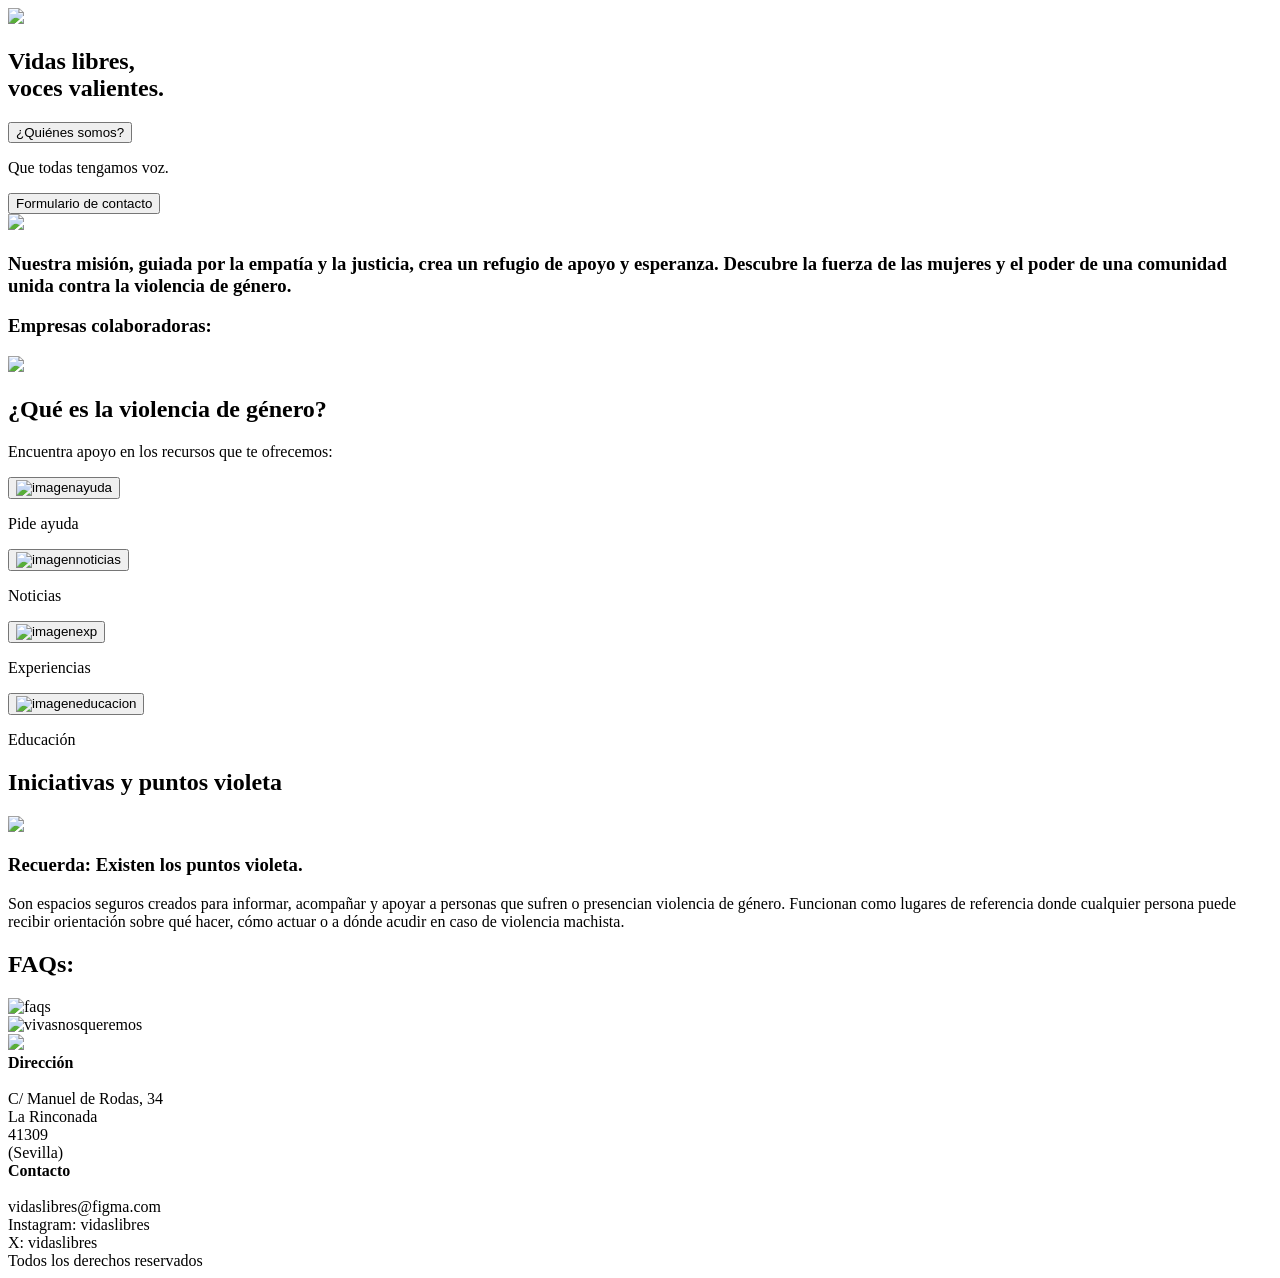
==== index.html @ f54c098f "Arreglado" ====
<!DOCTYPE html>
<html lang="es">
<head>
    <meta charset="UTF-8">
    <meta name="viewport" content="width=device-width, initial-scale=1.0">
    <title>Página de ejemplo</title>
    <link rel="stylesheet" href="style.css">
</head>

<body>
    <div class="main-container">

        <aside class="sidebar">
            <div class="logo-box">
                <img src="image1.png" height="120" id="logo" name="logo" class="logo">
                <h1>Vidas libres, <br>voces valientes.</h1>
            </div>

            <div class="seccion">
                <input type="button" id="buttoncito" class="buttoncito" value="¿Quiénes somos?" onclick="location.href='../QUIENESSOMOS/quienessomos.html'">
                <p>Que todas tengamos voz.</p>
            </div>

            <div class="seccion">
                <input type="button" id="button1" class="boton1" value="Formulario de contacto" onclick="location.href='../FORMULARIO/formulario.html'">
            </div>
        </aside>

        <main class="content">

            <section class="descripcion">
                <img src="image5.png" class="imagen5" id="punios">
                <h3 class="texto-descripcion">
                    Nuestra misión, guiada por la empatía y la justicia, crea un refugio de apoyo y esperanza. 
                    Descubre la fuerza de las mujeres y el poder de una comunidad unida contra la violencia de género.
                </h3>
            </section>

            <section class="colaboradores">
                <h3>Empresas colaboradoras:</h3>
                <img src="image6.jpeg" class="imagen6" id="colaboradores">
            </section>

            <section class="definicion">
                <h2 class="titulo-definicion" onclick="location.href='../APRENDE/APRENDE.html'">
                    ¿Qué es la violencia de género?
                </h2>
                <p class="subtexto-definicion">Encuentra apoyo en los recursos que te ofrecemos:</p>
            </section>

            <section class="recursos">
                <div class="caja">
                    <button class="botonayuda">
                        <img src="image7.png" alt="imagenayuda" onclick="location.href='../PIDEAYUDA/pideayuda.html'">
                    </button>
                    <p>Pide ayuda</p>
                </div>

                <div class="caja">
                    <button class="botonnoticias">
                        <img src="image8.png" alt="imagennoticias" onclick="location.href='../NOTICIAS/NOTICIAS.html'">
                    </button>
                    <p>Noticias</p>
                </div>

                <div class="caja">
                    <button class="botonexp">
                        <img src="image9.png" alt="imagenexp" width="190" onclick="location.href='../EXPERIENCIAS/EXPERIENCIAS.html'">
                    </button>
                    <p>Experiencias</p>
                </div>

                <div class="caja">
                    <button class="botoneducacion">
                        <img src="image10.png" width="150" alt="imageneducacion" onclick="location.href='../EDUCACION/EDUCACION.html'">
                    </button>
                    <p>Educación</p>
                </div>
            </section>

            <section class="violeta">
                <h1 class="titulovioleta">Iniciativas y puntos violeta</h1>
                <img src="image11.PNG" class="puntoimage" id="imagenvioleta" onclick="location.href='../PIDEAYUDA/pideayuda.html'">
                <h3>Recuerda: Existen los puntos violeta.</h3>
                <p class="texto-violeta">
                    Son espacios seguros creados para informar, acompañar y apoyar a personas que sufren o presencian violencia de género. 
                    Funcionan como lugares de referencia donde cualquier persona puede recibir orientación sobre qué hacer, cómo actuar o 
                    a dónde acudir en caso de violencia machista.
                </p>
            </section>

            <section class="faqs">
                <h1 class="titulo-faqs">FAQs:</h1>
                <img src="image12.PNG" alt="faqs" class="imagen-faqs">
            </section>

            <section class="final">
                <img src="image13.PNG" alt="vivasnosqueremos" class="imagen-final">
            </section>

        </main>
    </div>

    <footer class="footer">
        <div>
            <img src="image1.png" class="imagenizq">
        </div>

        <div class="info-footer">
            <section class="direccionfoot">
                <strong>Dirección</strong><br><br>
                C/ Manuel de Rodas, 34 <br>
                La Rinconada <br>
                41309 <br>
                (Sevilla)
            </section>

            <section class="contactofoot">
                <strong>Contacto</strong><br><br>
                vidaslibres@figma.com <br>
                Instagram: vidaslibres <br>
                X: vidaslibres
            </section>

            <section class="derechos">
                Todos los derechos reservados
            </section>
        </div>
    </footer>

</body>
</html>
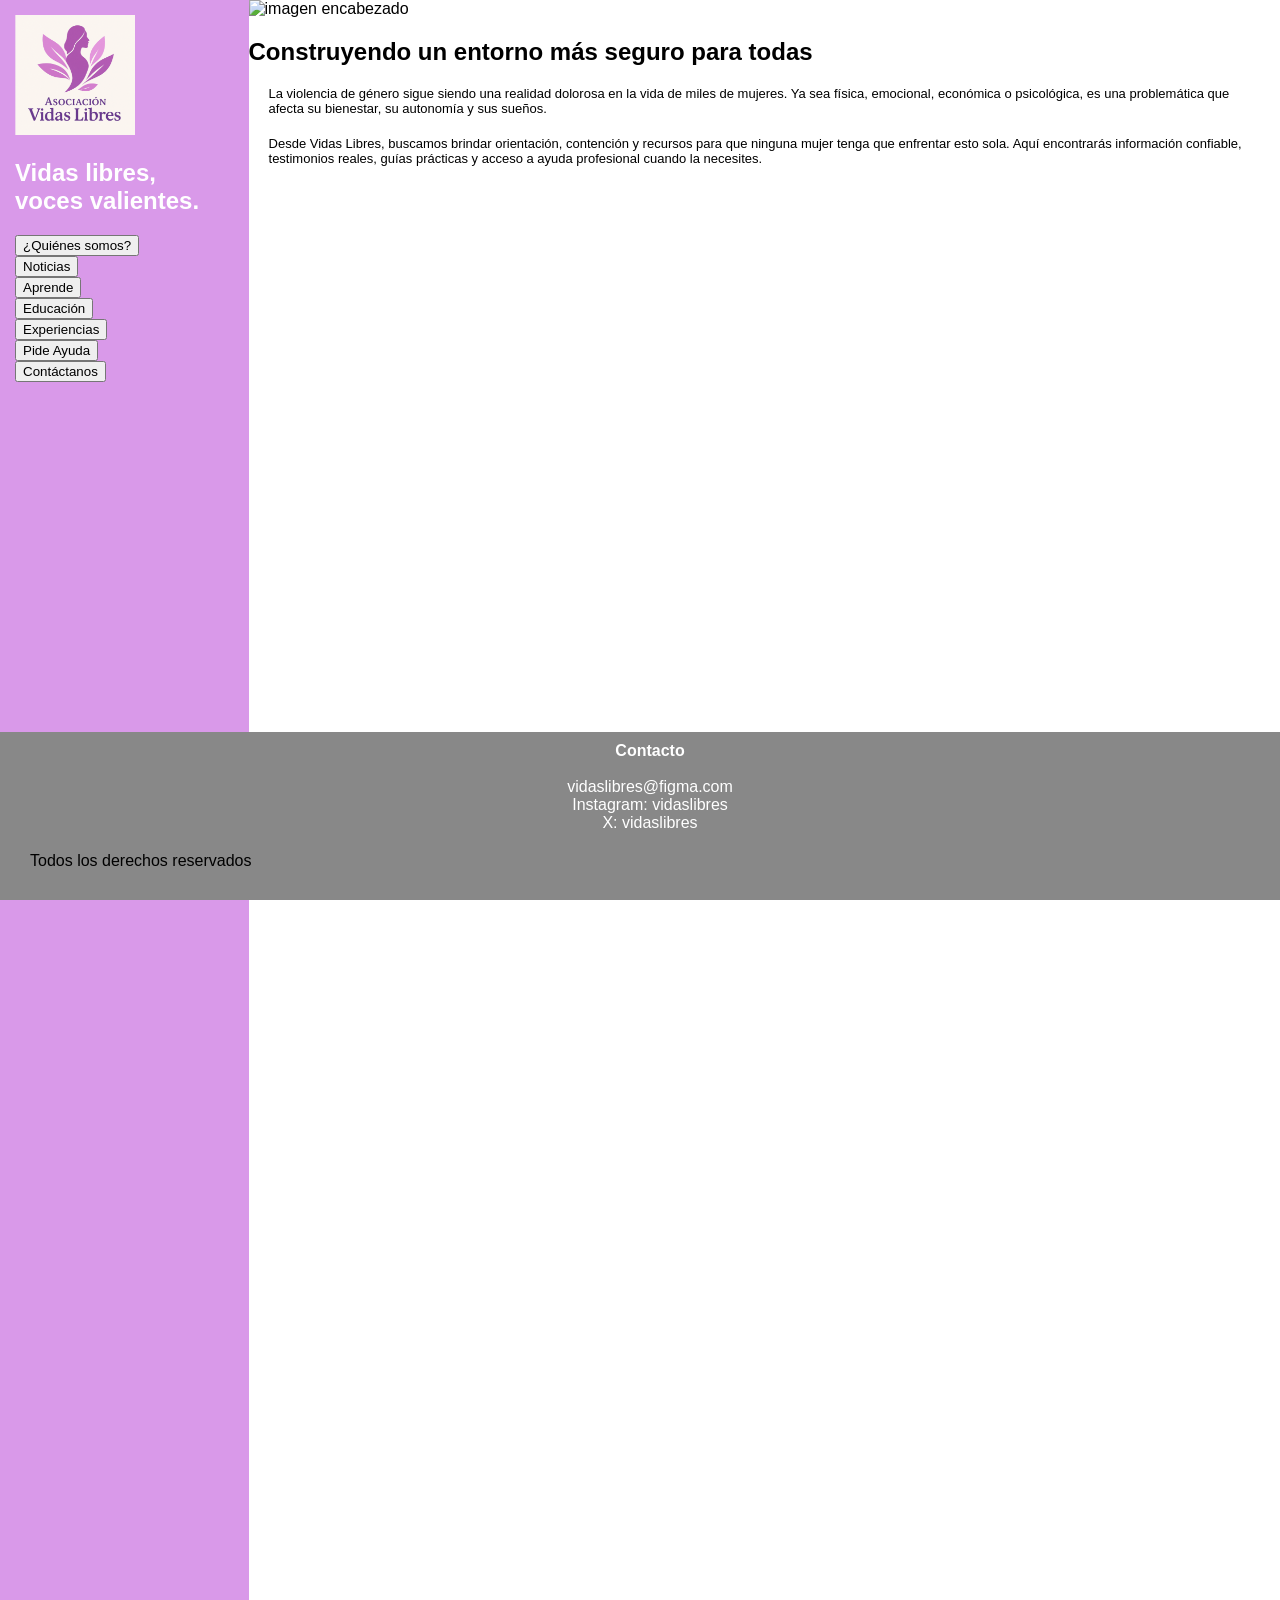
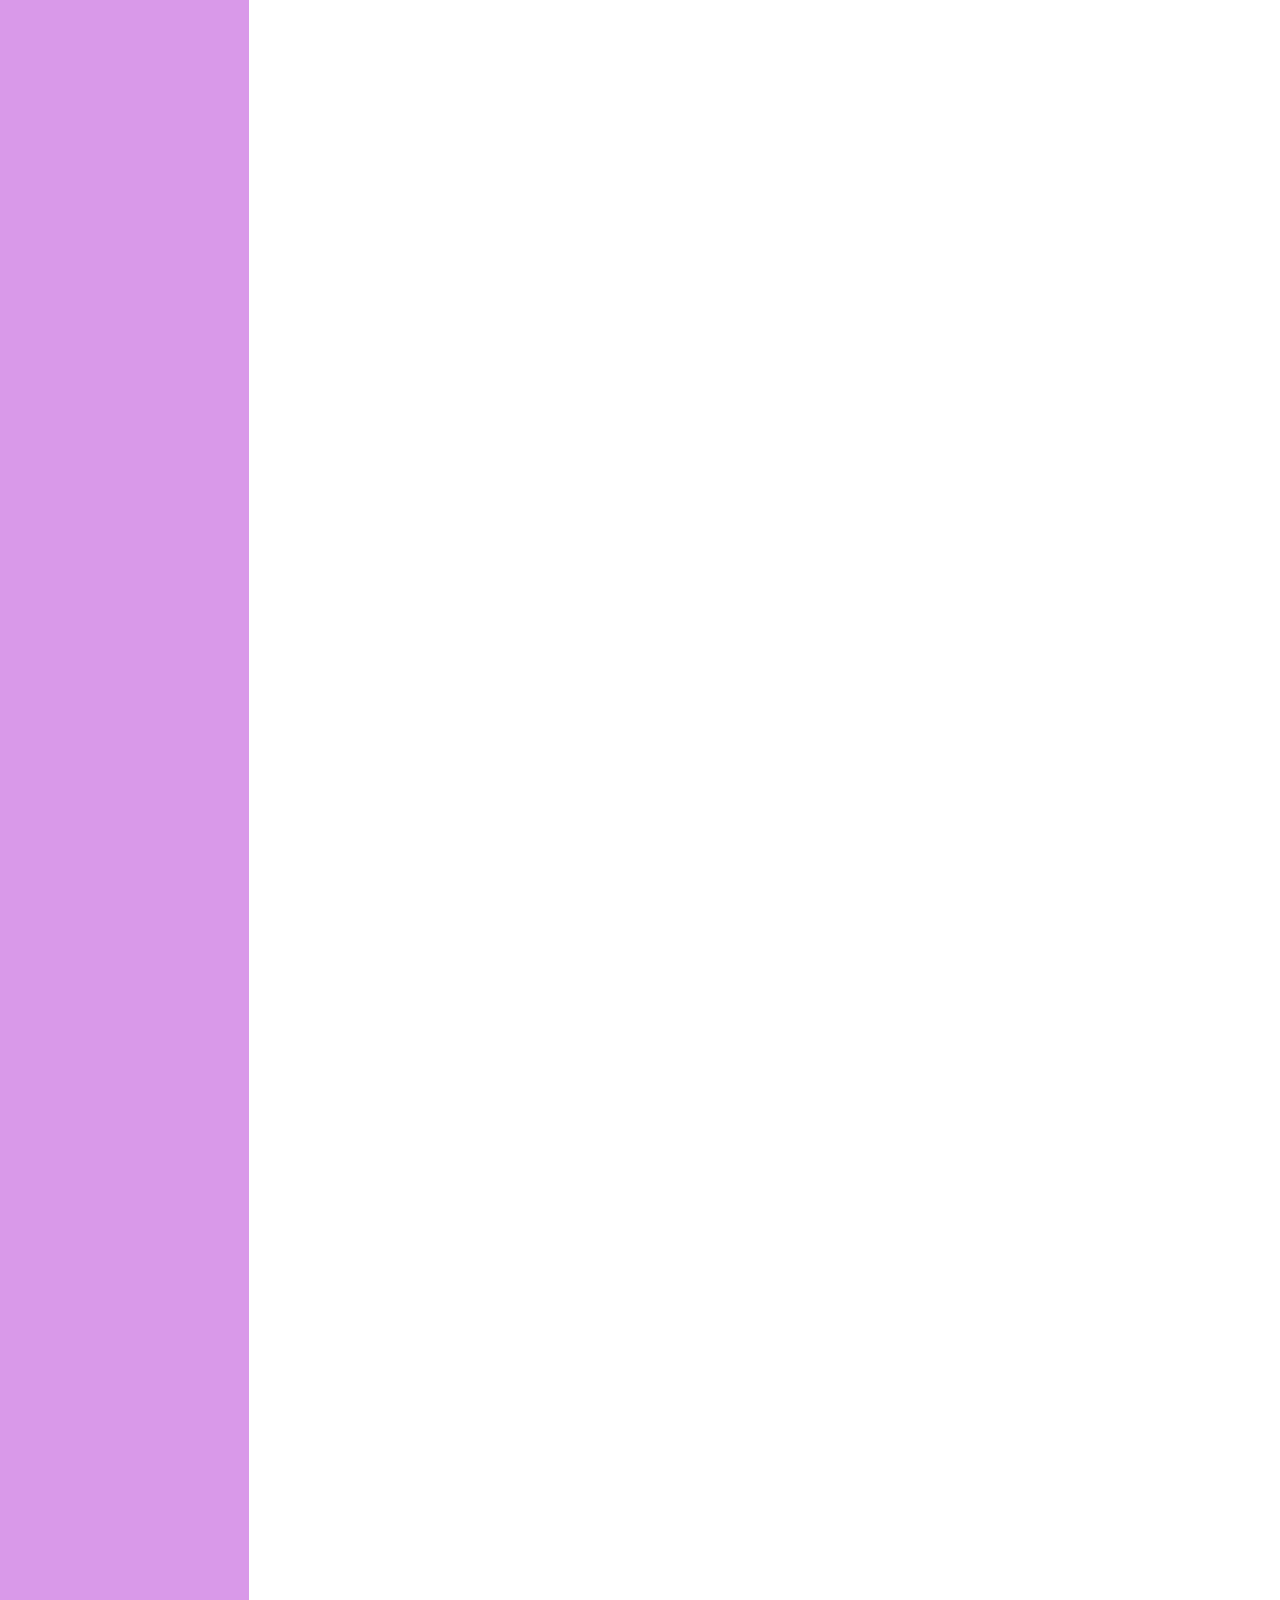
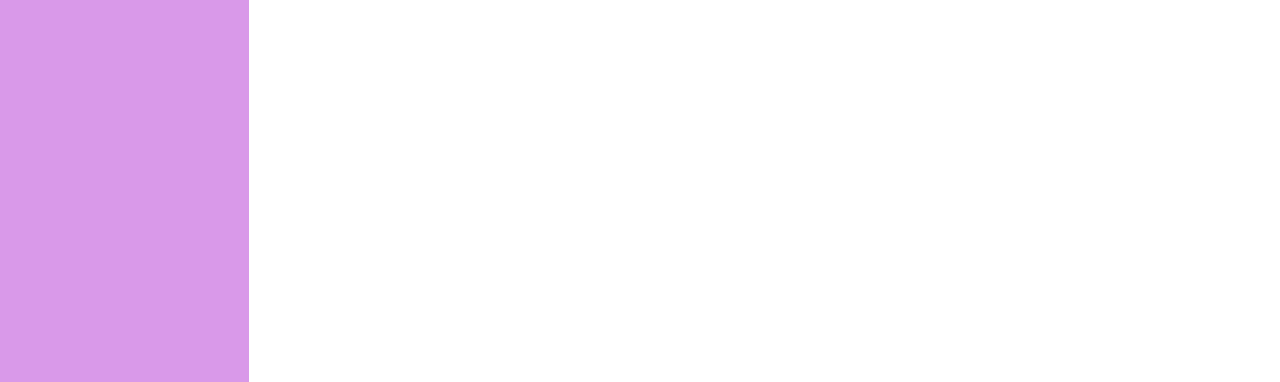
==== commit 93b466e7: "Arreglado" ====
--- a/index.html
+++ b/index.html
@@ -16,106 +16,69 @@
                 <h1>Vidas libres, <br>voces valientes.</h1>
             </div>
 
-            <div class="seccion">
-                <input type="button" id="buttoncito" class="buttoncito" value="¿Quiénes somos?" onclick="location.href='../QUIENESSOMOS/quienessomos.html'">
-                <p>Que todas tengamos voz.</p>
-            </div>
-
-            <div class="seccion">
-                <input type="button" id="button1" class="boton1" value="Formulario de contacto" onclick="location.href='../FORMULARIO/formulario.html'">
+            <div class="sidebar-content">
+                <div class="menu-item">
+                    <button onclick="location.href='QUIENESSOMOS/quienessomos.html'">
+                        ¿Quiénes somos?
+                    </button>
+                </div>
+                <div class="menu-item">
+                    <button onclick="location.href='NOTICIAS/NOTICIAS.html'">
+                        Noticias
+                    </button>
+                </div>
+                <div class="menu-item">
+                    <button onclick="location.href='APRENDE/APRENDE.html'">
+                        Aprende
+                    </button>
+                </div>
+                <div class="menu-item">
+                    <button onclick="location.href='EDUCACION/EDUCACION.html'">
+                        Educación
+                    </button>
+                </div>
+                <div class="menu-item">
+                    <button onclick="location.href='EXPERIENCIAS/EXPERIENCIAS.html'">
+                        Experiencias
+                    </button>
+                </div>
+                <div class="menu-item">
+                    <button onclick="location.href='PIDEAYUDA/pideayuda.html'">
+                        Pide Ayuda
+                    </button>
+                </div>
+                <div class="menu-item">
+                    <button onclick="location.href='FORMULARIO/formulario.html'">
+                        Contáctanos
+                    </button>
+                </div>
             </div>
         </aside>
 
-        <main class="content">
+        <main class="main-content">
+            <header class="header">
+                <img src="image13.png" alt="imagen encabezado" class="header-img">
+            </header>
 
-            <section class="descripcion">
-                <img src="image5.png" class="imagen5" id="punios">
-                <h3 class="texto-descripcion">
-                    Nuestra misión, guiada por la empatía y la justicia, crea un refugio de apoyo y esperanza. 
-                    Descubre la fuerza de las mujeres y el poder de una comunidad unida contra la violencia de género.
-                </h3>
-            </section>
-
-            <section class="colaboradores">
-                <h3>Empresas colaboradoras:</h3>
-                <img src="image6.jpeg" class="imagen6" id="colaboradores">
-            </section>
-
-            <section class="definicion">
-                <h2 class="titulo-definicion" onclick="location.href='../APRENDE/APRENDE.html'">
-                    ¿Qué es la violencia de género?
-                </h2>
-                <p class="subtexto-definicion">Encuentra apoyo en los recursos que te ofrecemos:</p>
-            </section>
-
-            <section class="recursos">
-                <div class="caja">
-                    <button class="botonayuda">
-                        <img src="image7.png" alt="imagenayuda" onclick="location.href='../PIDEAYUDA/pideayuda.html'">
-                    </button>
-                    <p>Pide ayuda</p>
-                </div>
-
-                <div class="caja">
-                    <button class="botonnoticias">
-                        <img src="image8.png" alt="imagennoticias" onclick="location.href='../NOTICIAS/NOTICIAS.html'">
-                    </button>
-                    <p>Noticias</p>
-                </div>
-
-                <div class="caja">
-                    <button class="botonexp">
-                        <img src="image9.png" alt="imagenexp" width="190" onclick="location.href='../EXPERIENCIAS/EXPERIENCIAS.html'">
-                    </button>
-                    <p>Experiencias</p>
-                </div>
-
-                <div class="caja">
-                    <button class="botoneducacion">
-                        <img src="image10.png" width="150" alt="imageneducacion" onclick="location.href='../EDUCACION/EDUCACION.html'">
-                    </button>
-                    <p>Educación</p>
-                </div>
-            </section>
-
-            <section class="violeta">
-                <h1 class="titulovioleta">Iniciativas y puntos violeta</h1>
-                <img src="image11.PNG" class="puntoimage" id="imagenvioleta" onclick="location.href='../PIDEAYUDA/pideayuda.html'">
-                <h3>Recuerda: Existen los puntos violeta.</h3>
-                <p class="texto-violeta">
-                    Son espacios seguros creados para informar, acompañar y apoyar a personas que sufren o presencian violencia de género. 
-                    Funcionan como lugares de referencia donde cualquier persona puede recibir orientación sobre qué hacer, cómo actuar o 
-                    a dónde acudir en caso de violencia machista.
+            <section class="info-section">
+                <h2>Construyendo un entorno más seguro para todas</h2>
+                <p>
+                    La violencia de género sigue siendo una realidad dolorosa en la vida de miles de mujeres. Ya sea física,
+                    emocional, económica o psicológica, es una problemática que afecta su bienestar, su autonomía y sus sueños.
+                </p>
+                <p>
+                    Desde Vidas Libres, buscamos brindar orientación, contención y recursos para que ninguna mujer tenga que
+                    enfrentar esto sola. Aquí encontrarás información confiable, testimonios reales, guías prácticas y acceso
+                    a ayuda profesional cuando la necesites.
                 </p>
             </section>
+        </main>
 
-            <section class="faqs">
-                <h1 class="titulo-faqs">FAQs:</h1>
-                <img src="image12.PNG" alt="faqs" class="imagen-faqs">
-            </section>
-
-            <section class="final">
-                <img src="image13.PNG" alt="vivasnosqueremos" class="imagen-final">
-            </section>
-
-        </main>
     </div>
 
-    <footer class="footer">
-        <div>
-            <img src="image1.png" class="imagenizq">
-        </div>
-
-        <div class="info-footer">
-            <section class="direccionfoot">
-                <strong>Dirección</strong><br><br>
-                C/ Manuel de Rodas, 34 <br>
-                La Rinconada <br>
-                41309 <br>
-                (Sevilla)
-            </section>
-
-            <section class="contactofoot">
+    <footer>
+        <div class="footer-container">
+            <section class="footer-section">
                 <strong>Contacto</strong><br><br>
                 vidaslibres@figma.com <br>
                 Instagram: vidaslibres <br>
--- a/style.css
+++ b/style.css
@@ -0,0 +1,165 @@
+body {
+    font-family: Arial, sans-serif;
+    margin: 0;
+    padding: 0;
+    background-color: white; /* Fondo blanco */
+}
+
+
+.main-container {
+    display: flex; 
+}
+
+.sidebar {
+    width: 25%; /* La barra lateral ocupa un cuarto de la pantalla */
+    background-color:#D999E9;
+    color: rgb(255, 255, 255);
+    padding: 15px;
+    padding-bottom: 250%;
+    font-family:'Trebuchet MS', 'Lucida Sans Unicode', 'Lucida Grande', 'Lucida Sans', Arial, sans-serif;
+
+    
+}
+
+.content {
+    width: 75%; 
+    padding: 20px;
+    background-color: #f4f4f4;
+}
+
+
+p {
+    color: black;
+    text-align: left;
+    font-family:'Trebuchet MS', 'Lucida Sans Unicode', 'Lucida Grande', 'Lucida Sans', Arial, sans-serif;
+    font-size: small;
+    margin: 20px; ;
+}
+
+.content {
+    background-color: #ffffff;
+}
+
+/* Footer */
+
+
+footer {
+    background-color: #888; /* Gris para el pie de página */
+    color: white;
+    text-align: center;
+    padding: 10px;
+    position: fixed;
+    bottom: 0;
+    width: 100%;
+}
+.footer{
+
+    padding: 25px;
+    background-color: hsl(0, 0%, 91%);
+    
+}
+
+.direccionfoot{
+    float: left;
+    margin: 20px;
+    color: #000;
+    text-align: justify;
+}
+
+.contactofoot {
+    float: left;
+    margin: 20px;
+    color: #000;
+    text-align: justify;
+}
+
+.derechos {
+    float: left;
+    margin: 20px;
+    color: #000;
+    text-align: justify;
+}
+
+
+/* botones */
+
+
+.boton1 {
+    padding: 40px;
+    padding: 40px;
+    border-radius: 7%;
+    cursor: pointer;
+    font-size: 20px;
+    margin: 15px;
+}
+
+.buttoncito {
+    background-color: white; 
+    color: #000; 
+    margin: 20px;
+    padding-block: 20px;
+    cursor:pointer;
+}
+
+.botonayuda{
+    cursor: pointer;
+}
+
+.puntoimage{
+    cursor:pointer
+}
+
+.botonnoticias{
+    cursor: pointer;
+
+}
+
+.botonexp{
+    cursor: pointer;
+
+}
+
+.botoneducacion{
+    cursor: pointer;
+
+}
+
+/* Imagenes */
+
+.imagenizq{
+
+    width: 140px;
+    height: 140px;
+    float: left;
+    padding: 10px;
+    cursor: pointer;
+}
+
+.imagen5{
+    border-radius: 4%;
+    display: block;
+    margin-left: auto;
+    margin-right: auto;
+}
+
+.imagen6 {
+    display: block;
+    margin-left: auto;
+    margin-right: auto
+}
+
+/*Contenedor */
+
+.caja {
+  width: 440px;
+  height: 300px;
+  background: #eed7f1;
+  border-radius: 20px;
+  color: white;
+  display: flex; flex-direction:column;
+  justify-content: center;
+  align-items: center;
+  margin: 3%;
+  margin-top: 2%;
+  margin-left: 33%;
+}
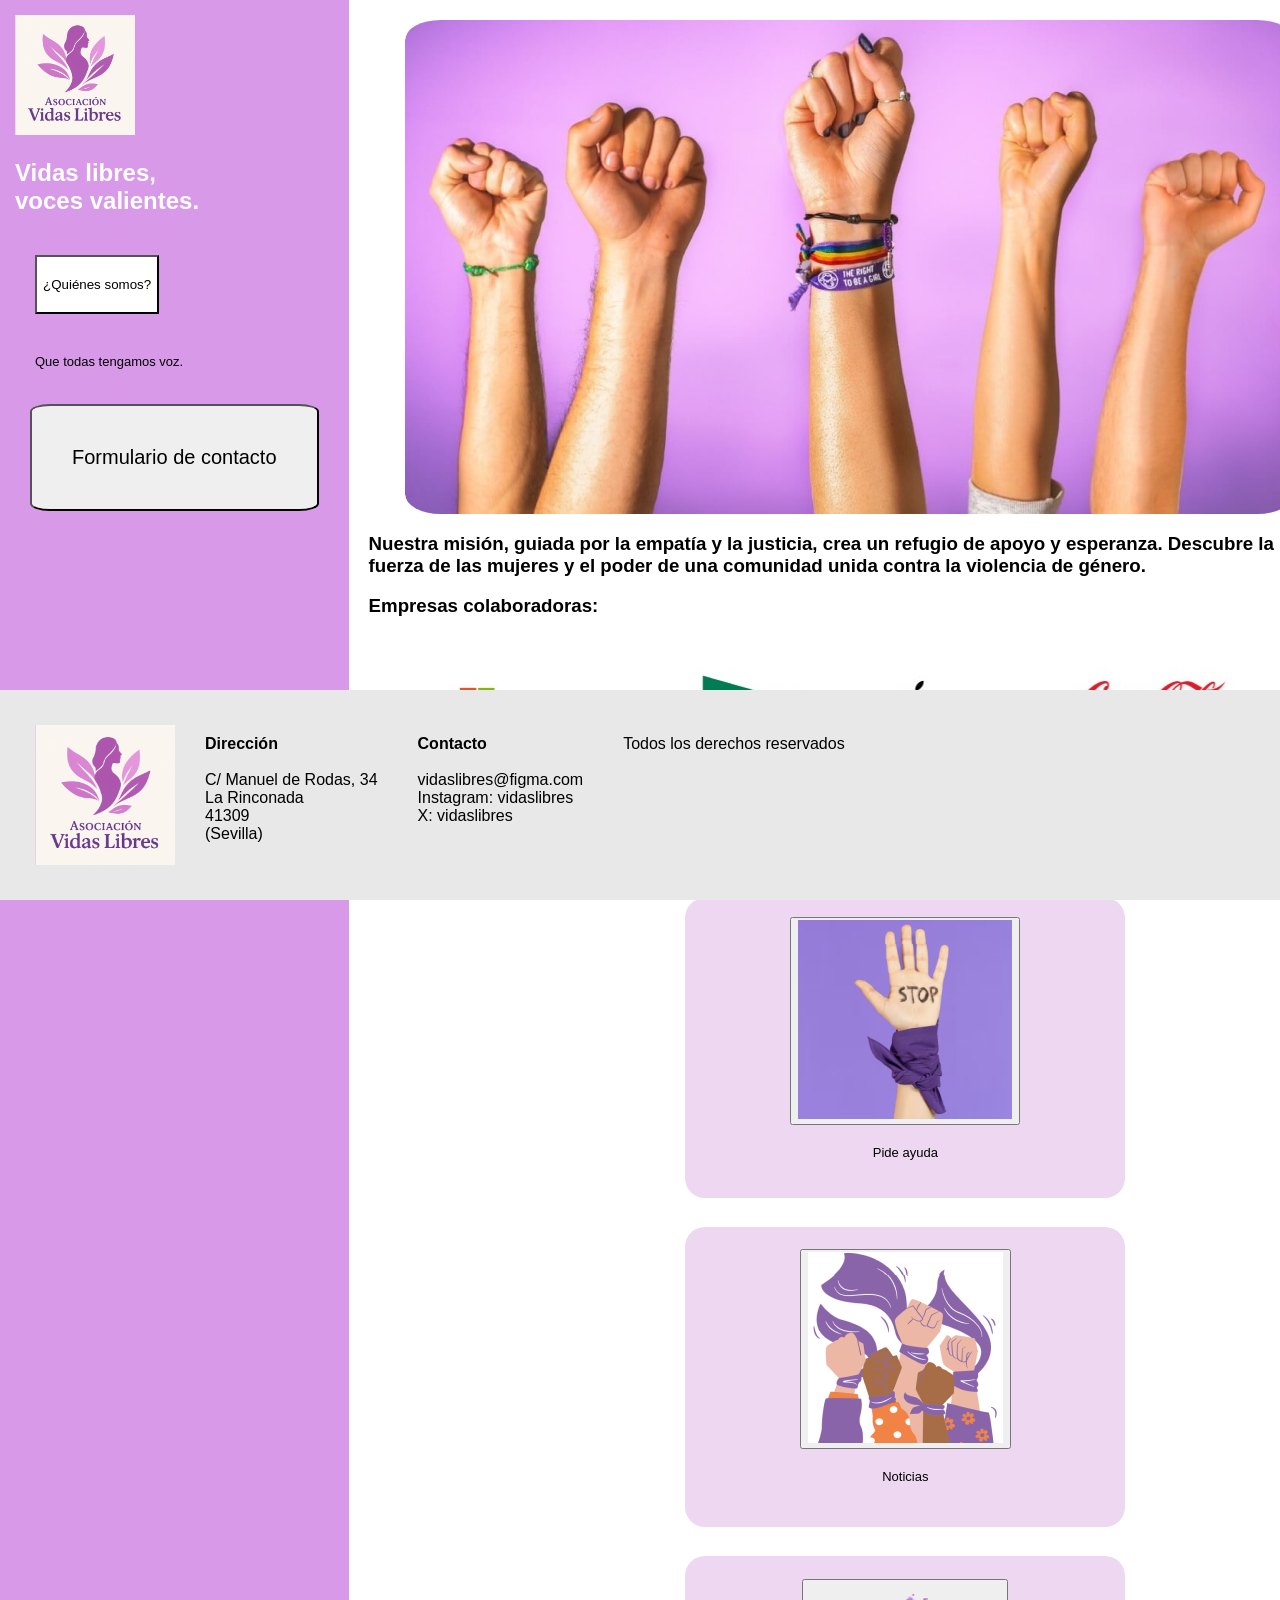
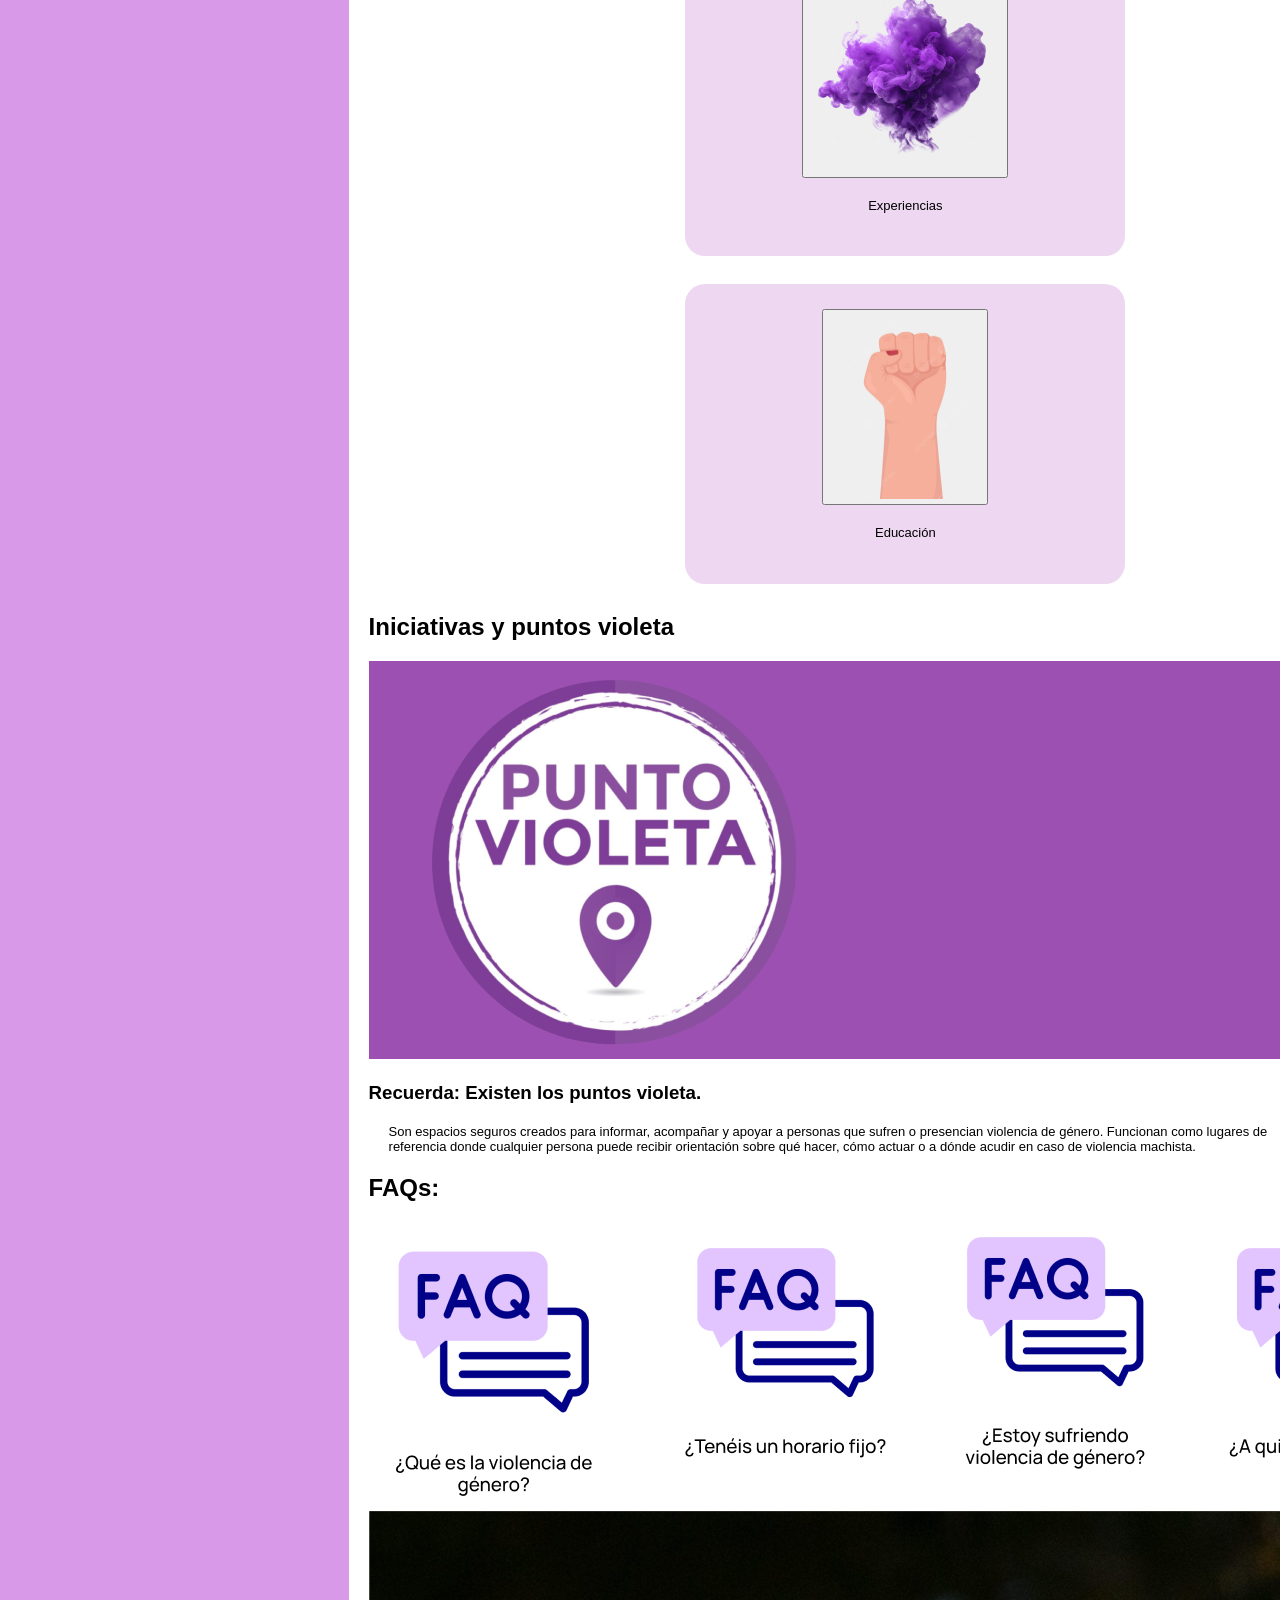
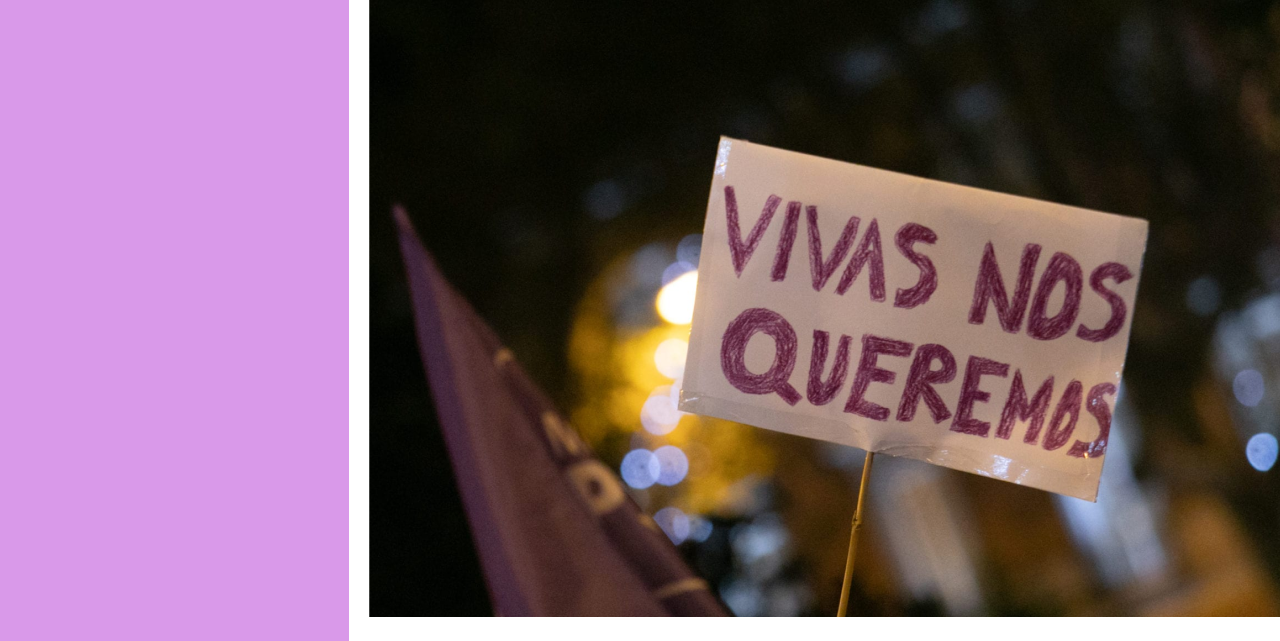
==== commit 34d53f31: "Updated" ====
--- a/index.html
+++ b/index.html
@@ -16,69 +16,106 @@
                 <h1>Vidas libres, <br>voces valientes.</h1>
             </div>
 
-            <div class="sidebar-content">
-                <div class="menu-item">
-                    <button onclick="location.href='QUIENESSOMOS/quienessomos.html'">
-                        ¿Quiénes somos?
-                    </button>
-                </div>
-                <div class="menu-item">
-                    <button onclick="location.href='NOTICIAS/NOTICIAS.html'">
-                        Noticias
-                    </button>
-                </div>
-                <div class="menu-item">
-                    <button onclick="location.href='APRENDE/APRENDE.html'">
-                        Aprende
-                    </button>
-                </div>
-                <div class="menu-item">
-                    <button onclick="location.href='EDUCACION/EDUCACION.html'">
-                        Educación
-                    </button>
-                </div>
-                <div class="menu-item">
-                    <button onclick="location.href='EXPERIENCIAS/EXPERIENCIAS.html'">
-                        Experiencias
-                    </button>
-                </div>
-                <div class="menu-item">
-                    <button onclick="location.href='PIDEAYUDA/pideayuda.html'">
-                        Pide Ayuda
-                    </button>
-                </div>
-                <div class="menu-item">
-                    <button onclick="location.href='FORMULARIO/formulario.html'">
-                        Contáctanos
-                    </button>
-                </div>
+            <div class="seccion">
+                <input type="button" id="buttoncito" class="buttoncito" value="¿Quiénes somos?" onclick="location.href='QUIENESSOMOS/quienessomos.html'">
+                <p>Que todas tengamos voz.</p>
+            </div>
+
+            <div class="seccion">
+                <input type="button" id="button1" class="boton1" value="Formulario de contacto" onclick="location.href='FORMULARIO/formulario.html'">
             </div>
         </aside>
 
-        <main class="main-content">
-            <header class="header">
-                <img src="image13.png" alt="imagen encabezado" class="header-img">
-            </header>
+        <main class="content">
 
-            <section class="info-section">
-                <h2>Construyendo un entorno más seguro para todas</h2>
-                <p>
-                    La violencia de género sigue siendo una realidad dolorosa en la vida de miles de mujeres. Ya sea física,
-                    emocional, económica o psicológica, es una problemática que afecta su bienestar, su autonomía y sus sueños.
-                </p>
-                <p>
-                    Desde Vidas Libres, buscamos brindar orientación, contención y recursos para que ninguna mujer tenga que
-                    enfrentar esto sola. Aquí encontrarás información confiable, testimonios reales, guías prácticas y acceso
-                    a ayuda profesional cuando la necesites.
+            <section class="descripcion">
+                <img src="image5.png" class="imagen5" id="punios">
+                <h3 class="texto-descripcion">
+                    Nuestra misión, guiada por la empatía y la justicia, crea un refugio de apoyo y esperanza. 
+                    Descubre la fuerza de las mujeres y el poder de una comunidad unida contra la violencia de género.
+                </h3>
+            </section>
+
+            <section class="colaboradores">
+                <h3>Empresas colaboradoras:</h3>
+                <img src="image6.jpeg" class="imagen6" id="colaboradores">
+            </section>
+
+            <section class="definicion">
+                <h2 class="titulo-definicion" onclick="location.href='APRENDE/APRENDE.html'">
+                    ¿Qué es la violencia de género?
+                </h2>
+                <p class="subtexto-definicion">Encuentra apoyo en los recursos que te ofrecemos:</p>
+            </section>
+
+            <section class="recursos">
+                <div class="caja">
+                    <button class="botonayuda">
+                        <img src="image7.png" alt="imagenayuda" onclick="location.href='PIDEAYUDA/pideayuda.html'">
+                    </button>
+                    <p>Pide ayuda</p>
+                </div>
+
+                <div class="caja">
+                    <button class="botonnoticias">
+                        <img src="image8.png" alt="imagennoticias" onclick="location.href='NOTICIAS/NOTICIAS.html'">
+                    </button>
+                    <p>Noticias</p>
+                </div>
+
+                <div class="caja">
+                    <button class="botonexp">
+                        <img src="image9.png" alt="imagenexp" width="190" onclick="location.href='EXPERIENCIAS/EXPERIENCIAS.html'">
+                    </button>
+                    <p>Experiencias</p>
+                </div>
+
+                <div class="caja">
+                    <button class="botoneducacion">
+                        <img src="image10.png" width="150" alt="imageneducacion" onclick="location.href='EDUCACION/EDUCACION.html'">
+                    </button>
+                    <p>Educación</p>
+                </div>
+            </section>
+
+            <section class="violeta">
+                <h1 class="titulovioleta">Iniciativas y puntos violeta</h1>
+                <img src="image11.PNG" class="puntoimage" id="imagenvioleta" onclick="location.href='PIDEAYUDA/pideayuda.html'">
+                <h3>Recuerda: Existen los puntos violeta.</h3>
+                <p class="texto-violeta">
+                    Son espacios seguros creados para informar, acompañar y apoyar a personas que sufren o presencian violencia de género. 
+                    Funcionan como lugares de referencia donde cualquier persona puede recibir orientación sobre qué hacer, cómo actuar o 
+                    a dónde acudir en caso de violencia machista.
                 </p>
             </section>
+
+            <section class="faqs">
+                <h1 class="titulo-faqs">FAQs:</h1>
+                <img src="image12.PNG" alt="faqs" class="imagen-faqs">
+            </section>
+
+            <section class="final">
+                <img src="image13.PNG" alt="vivasnosqueremos" class="imagen-final">
+            </section>
+
         </main>
-
     </div>
 
-    <footer>
-        <div class="footer-container">
-            <section class="footer-section">
+    <footer class="footer">
+        <div>
+            <img src="image1.png" class="imagenizq">
+        </div>
+
+        <div class="info-footer">
+            <section class="direccionfoot">
+                <strong>Dirección</strong><br><br>
+                C/ Manuel de Rodas, 34 <br>
+                La Rinconada <br>
+                41309 <br>
+                (Sevilla)
+            </section>
+
+            <section class="contactofoot">
                 <strong>Contacto</strong><br><br>
                 vidaslibres@figma.com <br>
                 Instagram: vidaslibres <br>
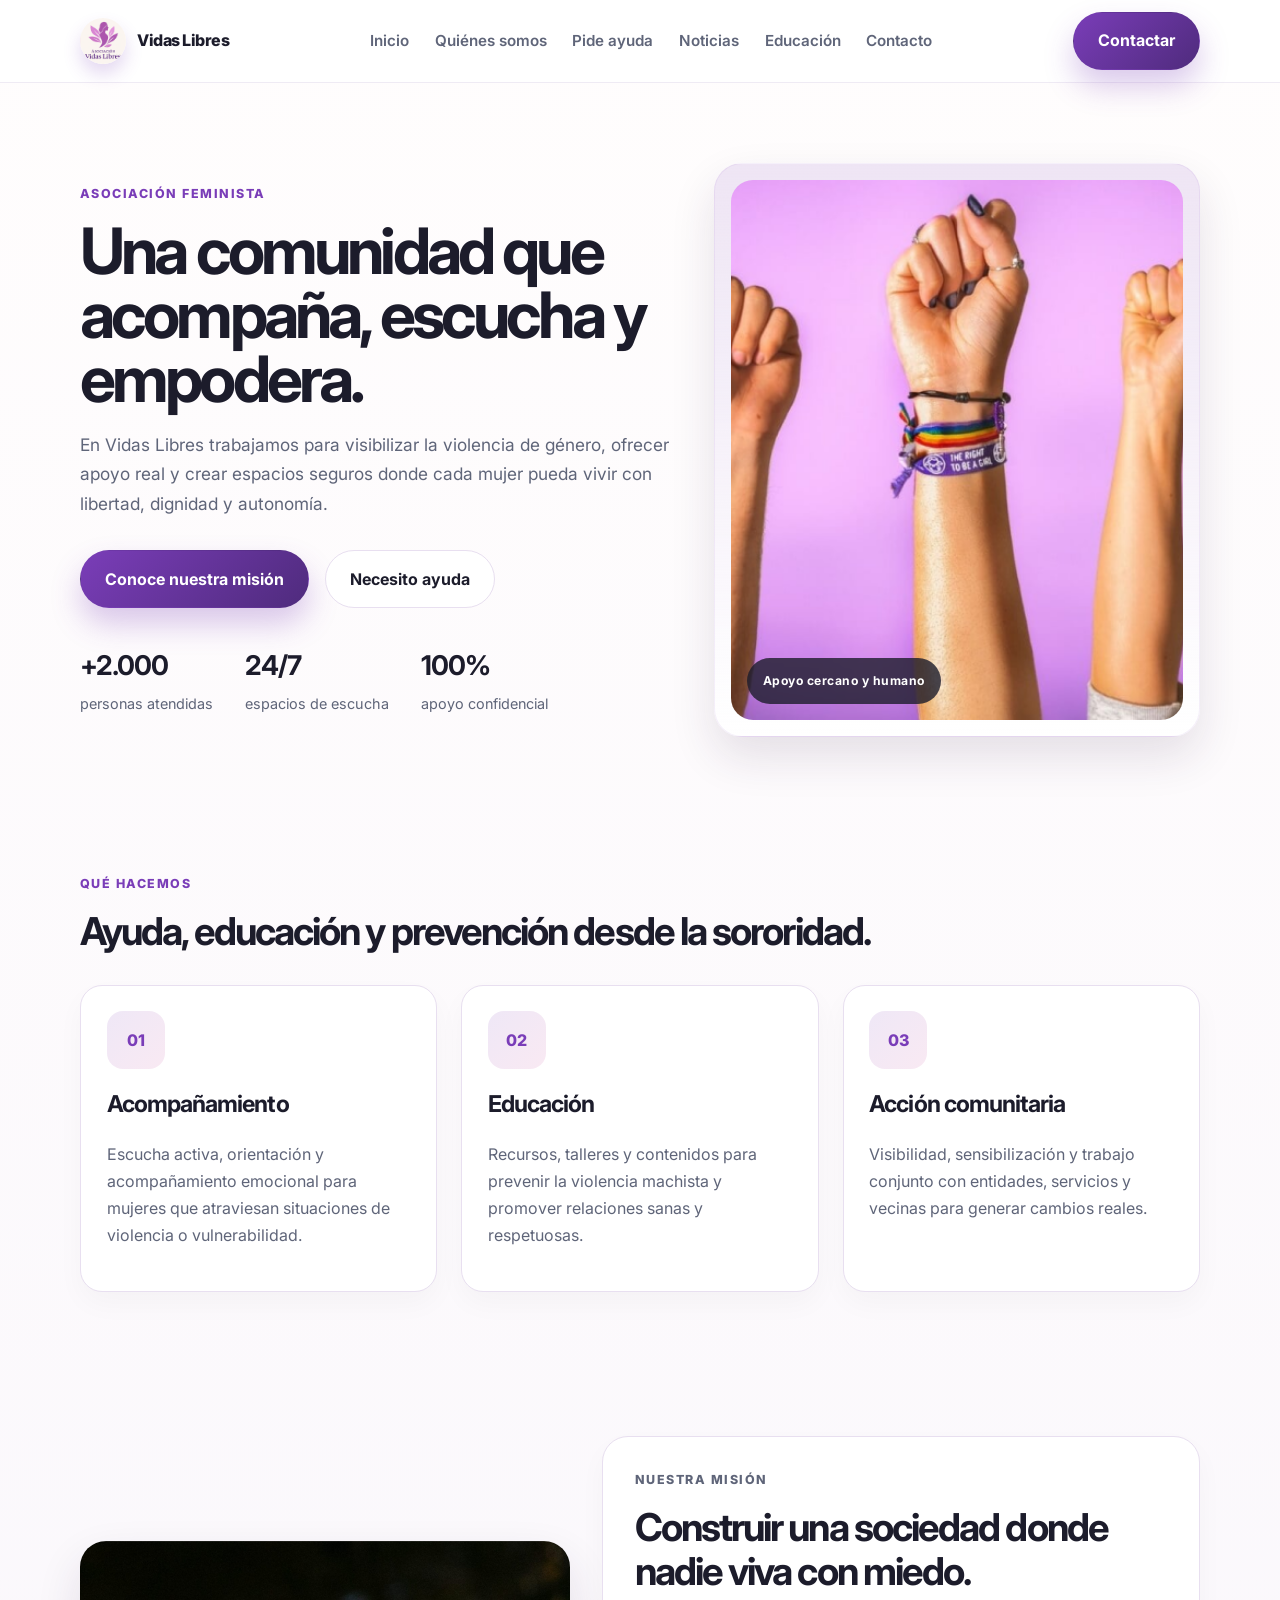
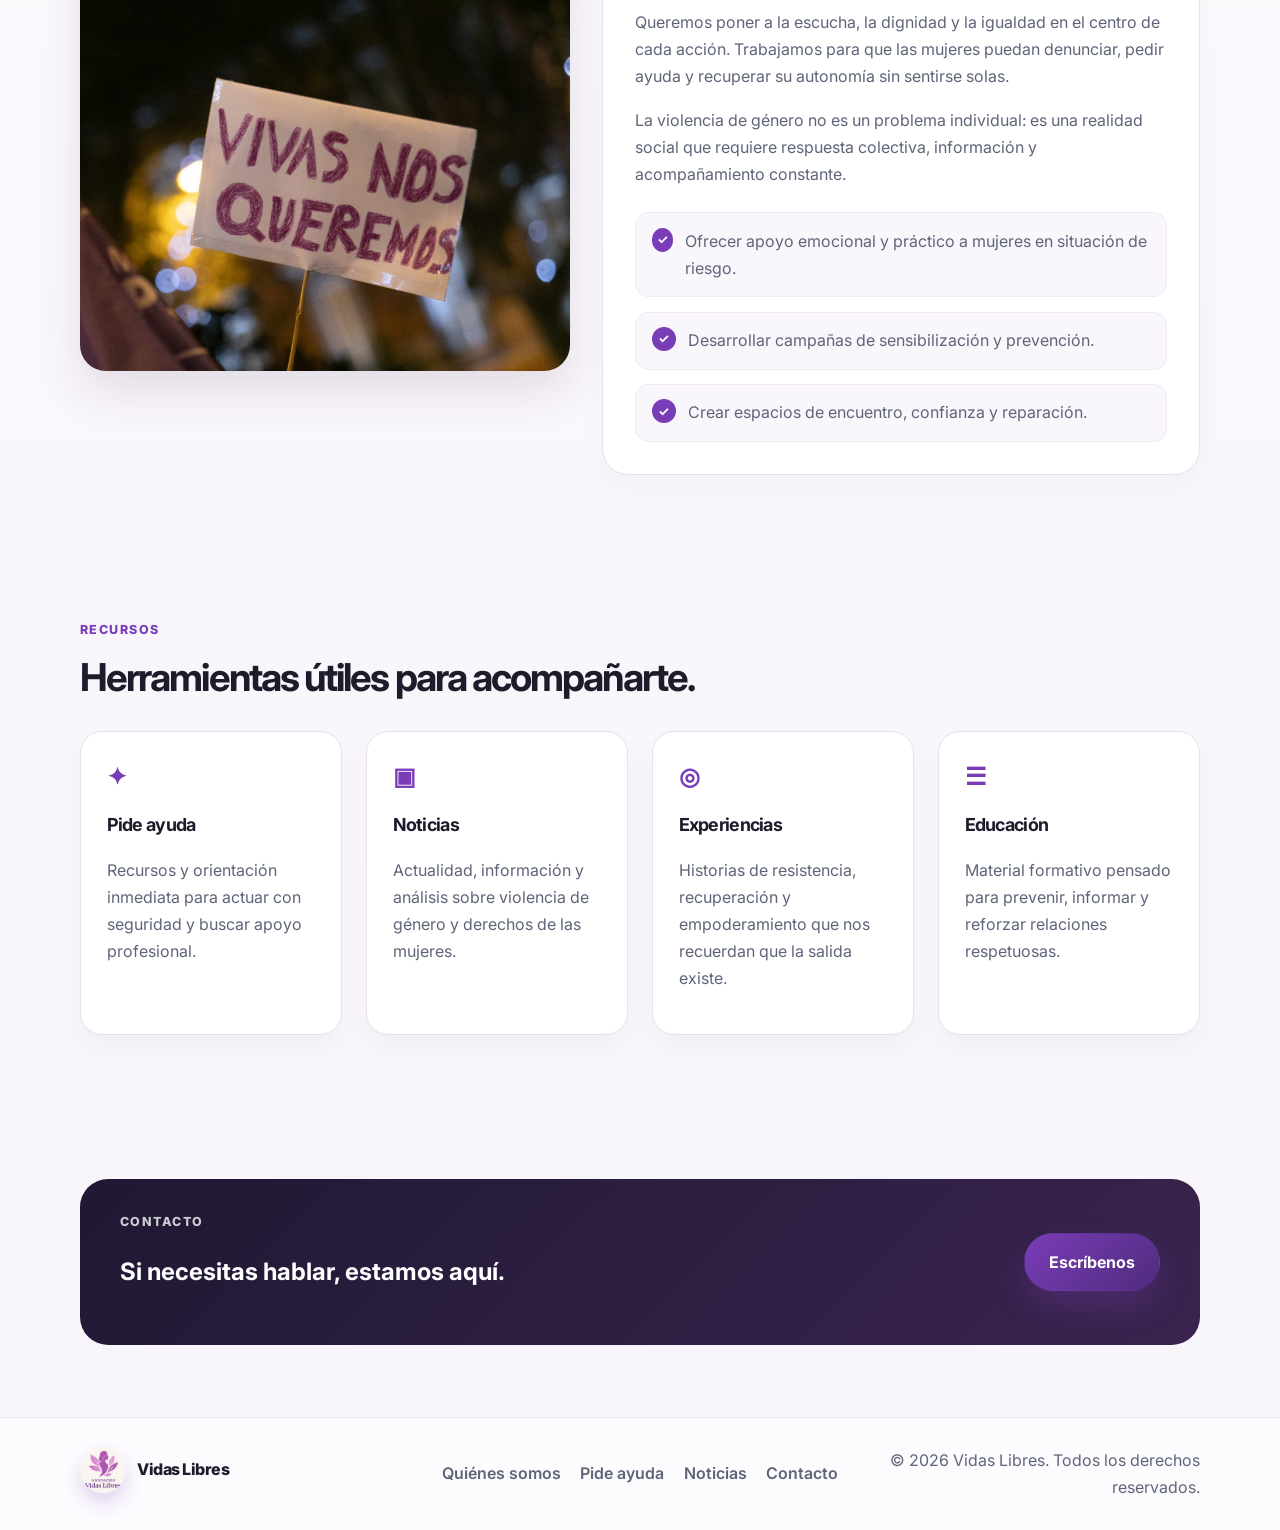
==== commit aa57941e: "fixed" ====
--- a/index.html
+++ b/index.html
@@ -1,132 +1,192 @@
 <!DOCTYPE html>
 <html lang="es">
 <head>
-    <meta charset="UTF-8">
-    <meta name="viewport" content="width=device-width, initial-scale=1.0">
-    <title>Página de ejemplo</title>
-    <link rel="stylesheet" href="style.css">
+  <meta charset="UTF-8">
+  <meta name="viewport" content="width=device-width, initial-scale=1.0">
+  <meta name="description" content="Asociación Vidas Libres. Acompañamiento, información y apoyo frente a la violencia de género.">
+  <title>Vidas Libres | Asociación</title>
+  <link rel="preconnect" href="https://fonts.googleapis.com">
+  <link rel="preconnect" href="https://fonts.gstatic.com" crossorigin>
+  <link href="https://fonts.googleapis.com/css2?family=Inter:wght@400;500;600;700;800&display=swap" rel="stylesheet">
+  <link rel="stylesheet" href="styles/style.css">
 </head>
+<body>
+  <header class="site-header">
+    <div class="container nav">
+      <a href="index.html" class="brand" aria-label="Inicio Vidas Libres">
+        <img src="images/image1.png" alt="Logo Vidas Libres">
+        <span>Vidas Libres</span>
+      </a>
 
-<body>
-    <div class="main-container">
+      <nav class="main-nav" aria-label="Navegación principal">
+        <a href="index.html">Inicio</a>
+        <a href="html/quienessomos.html">Quiénes somos</a>
+        <a href="html/pideayuda.html">Pide ayuda</a>
+        <a href="html/NOTICIAS.html">Noticias</a>
+        <a href="html/EDUCACION.html">Educación</a>
+        <a href="html/formulario.html">Contacto</a>
+      </nav>
 
-        <aside class="sidebar">
-            <div class="logo-box">
-                <img src="image1.png" height="120" id="logo" name="logo" class="logo">
-                <h1>Vidas libres, <br>voces valientes.</h1>
-            </div>
+      <a class="btn btn-primary" href="html/formulario.html">Contactar</a>
+    </div>
+  </header>
 
-            <div class="seccion">
-                <input type="button" id="buttoncito" class="buttoncito" value="¿Quiénes somos?" onclick="location.href='QUIENESSOMOS/quienessomos.html'">
-                <p>Que todas tengamos voz.</p>
-            </div>
+  <main>
+    <section class="hero">
+      <div class="container hero-grid">
+        <div>
+          <p class="eyebrow">Asociación feminista</p>
+          <h1>Una comunidad que acompaña, escucha y empodera.</h1>
+          <p class="lead">
+            En Vidas Libres trabajamos para visibilizar la violencia de género, ofrecer apoyo real y crear espacios seguros donde cada mujer pueda vivir con libertad, dignidad y autonomía.
+          </p>
 
-            <div class="seccion">
-                <input type="button" id="button1" class="boton1" value="Formulario de contacto" onclick="location.href='FORMULARIO/formulario.html'">
-            </div>
-        </aside>
+          <div class="hero-actions">
+            <a class="btn btn-primary" href="html/quienessomos.html">Conoce nuestra misión</a>
+            <a class="btn btn-secondary" href="html/pideayuda.html">Necesito ayuda</a>
+          </div>
 
-        <main class="content">
-
-            <section class="descripcion">
-                <img src="image5.png" class="imagen5" id="punios">
-                <h3 class="texto-descripcion">
-                    Nuestra misión, guiada por la empatía y la justicia, crea un refugio de apoyo y esperanza. 
-                    Descubre la fuerza de las mujeres y el poder de una comunidad unida contra la violencia de género.
-                </h3>
-            </section>
-
-            <section class="colaboradores">
-                <h3>Empresas colaboradoras:</h3>
-                <img src="image6.jpeg" class="imagen6" id="colaboradores">
-            </section>
-
-            <section class="definicion">
-                <h2 class="titulo-definicion" onclick="location.href='APRENDE/APRENDE.html'">
-                    ¿Qué es la violencia de género?
-                </h2>
-                <p class="subtexto-definicion">Encuentra apoyo en los recursos que te ofrecemos:</p>
-            </section>
-
-            <section class="recursos">
-                <div class="caja">
-                    <button class="botonayuda">
-                        <img src="image7.png" alt="imagenayuda" onclick="location.href='PIDEAYUDA/pideayuda.html'">
-                    </button>
-                    <p>Pide ayuda</p>
-                </div>
-
-                <div class="caja">
-                    <button class="botonnoticias">
-                        <img src="image8.png" alt="imagennoticias" onclick="location.href='NOTICIAS/NOTICIAS.html'">
-                    </button>
-                    <p>Noticias</p>
-                </div>
-
-                <div class="caja">
-                    <button class="botonexp">
-                        <img src="image9.png" alt="imagenexp" width="190" onclick="location.href='EXPERIENCIAS/EXPERIENCIAS.html'">
-                    </button>
-                    <p>Experiencias</p>
-                </div>
-
-                <div class="caja">
-                    <button class="botoneducacion">
-                        <img src="image10.png" width="150" alt="imageneducacion" onclick="location.href='EDUCACION/EDUCACION.html'">
-                    </button>
-                    <p>Educación</p>
-                </div>
-            </section>
-
-            <section class="violeta">
-                <h1 class="titulovioleta">Iniciativas y puntos violeta</h1>
-                <img src="image11.PNG" class="puntoimage" id="imagenvioleta" onclick="location.href='PIDEAYUDA/pideayuda.html'">
-                <h3>Recuerda: Existen los puntos violeta.</h3>
-                <p class="texto-violeta">
-                    Son espacios seguros creados para informar, acompañar y apoyar a personas que sufren o presencian violencia de género. 
-                    Funcionan como lugares de referencia donde cualquier persona puede recibir orientación sobre qué hacer, cómo actuar o 
-                    a dónde acudir en caso de violencia machista.
-                </p>
-            </section>
-
-            <section class="faqs">
-                <h1 class="titulo-faqs">FAQs:</h1>
-                <img src="image12.PNG" alt="faqs" class="imagen-faqs">
-            </section>
-
-            <section class="final">
-                <img src="image13.PNG" alt="vivasnosqueremos" class="imagen-final">
-            </section>
-
-        </main>
-    </div>
-
-    <footer class="footer">
-        <div>
-            <img src="image1.png" class="imagenizq">
+          <ul class="stats" aria-label="Estadísticas de apoyo">
+            <li>
+              <strong>+2.000</strong>
+              <span>personas atendidas</span>
+            </li>
+            <li>
+              <strong>24/7</strong>
+              <span>espacios de escucha</span>
+            </li>
+            <li>
+              <strong>100%</strong>
+              <span>apoyo confidencial</span>
+            </li>
+          </ul>
         </div>
 
-        <div class="info-footer">
-            <section class="direccionfoot">
-                <strong>Dirección</strong><br><br>
-                C/ Manuel de Rodas, 34 <br>
-                La Rinconada <br>
-                41309 <br>
-                (Sevilla)
-            </section>
+        <div class="visual-card">
+          <img src="images/image5.png" alt="Mujeres unidas apoyándose mutua">
+          <div class="badge">Apoyo cercano y humano</div>
+        </div>
+      </div>
+    </section>
 
-            <section class="contactofoot">
-                <strong>Contacto</strong><br><br>
-                vidaslibres@figma.com <br>
-                Instagram: vidaslibres <br>
-                X: vidaslibres
-            </section>
+    <section>
+      <div class="container">
+        <div class="section-header">
+          <p class="section-tag">Qué hacemos</p>
+          <h2>Ayuda, educación y prevención desde la sororidad.</h2>
+        </div>
 
-            <section class="derechos">
-                Todos los derechos reservados
-            </section>
+        <div class="value-grid">
+          <article class="card">
+            <div class="card-icon">01</div>
+            <h3>Acompañamiento</h3>
+            <p>Escucha activa, orientación y acompañamiento emocional para mujeres que atraviesan situaciones de violencia o vulnerabilidad.</p>
+          </article>
+
+          <article class="card">
+            <div class="card-icon">02</div>
+            <h3>Educación</h3>
+            <p>Recursos, talleres y contenidos para prevenir la violencia machista y promover relaciones sanas y respetuosas.</p>
+          </article>
+
+          <article class="card">
+            <div class="card-icon">03</div>
+            <h3>Acción comunitaria</h3>
+            <p>Visibilidad, sensibilización y trabajo conjunto con entidades, servicios y vecinas para generar cambios reales.</p>
+          </article>
         </div>
-    </footer>
+      </div>
+    </section>
 
+    <section>
+      <div class="container mission-grid">
+        <div class="mission-image">
+          <img src="images/image13.PNG" alt="Trabajo de la asociación">
+        </div>
+
+        <div class="content-panel">
+          <p class="section-tag">Nuestra misión</p>
+          <h2>Construir una sociedad donde nadie viva con miedo.</h2>
+          <p>
+            Queremos poner a la escucha, la dignidad y la igualdad en el centro de cada acción. Trabajamos para que las mujeres puedan denunciar, pedir ayuda y recuperar su autonomía sin sentirse solas.
+          </p>
+          <p>
+            La violencia de género no es un problema individual: es una realidad social que requiere respuesta colectiva, información y acompañamiento constante.
+          </p>
+
+          <ul class="list-check">
+            <li><strong>✓</strong> Ofrecer apoyo emocional y práctico a mujeres en situación de riesgo.</li>
+            <li><strong>✓</strong> Desarrollar campañas de sensibilización y prevención.</li>
+            <li><strong>✓</strong> Crear espacios de encuentro, confianza y reparación.</li>
+          </ul>
+        </div>
+      </div>
+    </section>
+
+    <section>
+      <div class="container">
+        <div class="section-header">
+          <p class="section-tag">Recursos</p>
+          <h2>Herramientas útiles para acompañarte.</h2>
+        </div>
+
+        <div class="resource-grid">
+          <article class="resource-card">
+            <div class="icon">✦</div>
+            <h3>Pide ayuda</h3>
+            <p>Recursos y orientación inmediata para actuar con seguridad y buscar apoyo profesional.</p>
+          </article>
+
+          <article class="resource-card">
+            <div class="icon">▣</div>
+            <h3>Noticias</h3>
+            <p>Actualidad, información y análisis sobre violencia de género y derechos de las mujeres.</p>
+          </article>
+
+          <article class="resource-card">
+            <div class="icon">◎</div>
+            <h3>Experiencias</h3>
+            <p>Historias de resistencia, recuperación y empoderamiento que nos recuerdan que la salida existe.</p>
+          </article>
+
+          <article class="resource-card">
+            <div class="icon">☰</div>
+            <h3>Educación</h3>
+            <p>Material formativo pensado para prevenir, informar y reforzar relaciones respetuosas.</p>
+          </article>
+        </div>
+      </div>
+    </section>
+
+    <section>
+      <div class="container cta-box">
+        <div>
+          <p class="section-tag">Contacto</p>
+          <h2>Si necesitas hablar, estamos aquí.</h2>
+        </div>
+        <a class="btn btn-primary" href="html/formulario.html">Escríbenos</a>
+      </div>
+    </section>
+  </main>
+
+  <footer class="site-footer">
+    <div class="container footer-grid">
+      <div>
+        <a href="index.html" class="brand" aria-label="Vidas Libres">
+          <img src="images/image1.png" alt="Logo Vidas Libres">
+          <span>Vidas Libres</span>
+        </a>
+      </div>
+
+      <nav class="footer-links" aria-label="Enlaces del pie de página">
+        <a href="html/quienessomos.html">Quiénes somos</a>
+        <a href="html/pideayuda.html">Pide ayuda</a>
+        <a href="html/NOTICIAS.html">Noticias</a>
+        <a href="html/formulario.html">Contacto</a>
+      </nav>
+
+      <p>© 2026 Vidas Libres. Todos los derechos reservados.</p>
+    </div>
+  </footer>
 </body>
 </html>
--- a/styles/style.css
+++ b/styles/style.css
@@ -0,0 +1,788 @@
+:root {
+  --bg: #f7f4fb;
+  --bg-soft: #fffafc;
+  --surface: #ffffff;
+  --surface-alt: #f3eef9;
+  --primary: #7a3db8;
+  --primary-dark: #4f2b7d;
+  --primary-soft: rgba(122, 61, 184, 0.12);
+  --accent: #d464a8;
+  --accent-soft: rgba(212, 100, 168, 0.12);
+  --text: #1c1c2b;
+  --muted: #5f6579;
+  --line: #e8dff0;
+  --success: #2f9d8f;
+  --shadow: 0 20px 45px rgba(48, 22, 68, 0.12);
+}
+
+* {
+  box-sizing: border-box;
+}
+
+html {
+  scroll-behavior: smooth;
+}
+
+body {
+  margin: 0;
+  font-family: "Inter", Arial, sans-serif;
+  background: linear-gradient(180deg, #fffdfd 0%, #f7f4fb 100%);
+  color: var(--text);
+  line-height: 1.7;
+}
+
+a {
+  text-decoration: none;
+  color: inherit;
+}
+
+img {
+  max-width: 100%;
+  display: block;
+}
+
+button,
+input,
+textarea,
+select {
+  font: inherit;
+}
+
+.container {
+  width: min(1120px, calc(100% - 2rem));
+  margin: 0 auto;
+}
+
+.site-header {
+  position: sticky;
+  top: 0;
+  z-index: 20;
+  background: rgba(255, 255, 255, 0.85);
+  backdrop-filter: blur(10px);
+  border-bottom: 1px solid rgba(124, 89, 160, 0.12);
+}
+
+.nav {
+  display: flex;
+  align-items: center;
+  justify-content: space-between;
+  min-height: 82px;
+  gap: 1rem;
+}
+
+.brand {
+  display: inline-flex;
+  align-items: center;
+  gap: 0.7rem;
+  font-weight: 800;
+  letter-spacing: -0.03em;
+}
+
+.brand img {
+  width: 46px;
+  height: 46px;
+  border-radius: 50%;
+  object-fit: cover;
+  box-shadow: 0 10px 18px rgba(122, 61, 184, 0.2);
+}
+
+.main-nav {
+  display: flex;
+  align-items: center;
+  gap: 1.6rem;
+  color: var(--muted);
+  font-size: 0.95rem;
+  font-weight: 600;
+}
+
+.main-nav a:hover,
+.footer-links a:hover {
+  color: var(--primary);
+}
+
+.btn {
+  display: inline-flex;
+  align-items: center;
+  justify-content: center;
+  padding: 0.9rem 1.5rem;
+  border-radius: 999px;
+  font-weight: 700;
+  border: 1px solid transparent;
+  transition: all 0.2s ease;
+}
+
+.btn:hover {
+  transform: translateY(-2px);
+}
+
+.btn-primary {
+  background: linear-gradient(135deg, var(--primary) 0%, var(--primary-dark) 100%);
+  color: #fff;
+  box-shadow: 0 16px 30px rgba(122, 61, 184, 0.28);
+}
+
+.btn-secondary {
+  border-color: var(--line);
+  background: #fff;
+  color: var(--text);
+}
+
+section {
+  padding: 4.5rem 0;
+}
+
+.hero {
+  padding-top: 5rem;
+  padding-bottom: 4rem;
+}
+
+.hero-grid,
+.story-grid,
+.resource-layout,
+.contact-grid,
+.footer-grid {
+  display: grid;
+  grid-template-columns: 1.1fr 0.9fr;
+  gap: 2.5rem;
+  align-items: center;
+}
+
+.eyebrow,
+.section-tag {
+  margin: 0 0 0.9rem;
+  color: var(--primary);
+  font-size: 0.78rem;
+  text-transform: uppercase;
+  letter-spacing: 0.12em;
+  font-weight: 800;
+}
+
+.hero h1,
+.page-hero h1,
+.section-header h2,
+.content-panel h2 {
+  margin: 0;
+  font-size: clamp(2.5rem, 5vw, 4.5rem);
+  line-height: 1;
+  letter-spacing: -0.06em;
+}
+
+.lead,
+.page-hero p,
+.content-panel p,
+.card p,
+.resource-card p,
+.news-card p,
+.testimonial-card p,
+.contact-card p,
+.list-check li,
+.info-list li,
+.story-note p {
+  color: var(--muted);
+}
+
+.lead {
+  max-width: 620px;
+  margin-top: 1.2rem;
+  font-size: 1.08rem;
+}
+
+.hero-actions {
+  display: flex;
+  flex-wrap: wrap;
+  gap: 1rem;
+  margin-top: 2rem;
+}
+
+.stats {
+  list-style: none;
+  padding: 0;
+  margin: 2.2rem 0 0;
+  display: flex;
+  flex-wrap: wrap;
+  gap: 2rem;
+}
+
+.stats li {
+  min-width: 120px;
+}
+
+.stats strong {
+  display: block;
+  font-size: 1.7rem;
+  letter-spacing: -0.04em;
+}
+
+.stats span {
+  color: var(--muted);
+  font-size: 0.9rem;
+}
+
+.visual-card {
+  position: relative;
+  padding: 1rem;
+  background: linear-gradient(180deg, rgba(122, 61, 184, 0.12), rgba(255, 255, 255, 0.96));
+  border: 1px solid rgba(122, 61, 184, 0.08);
+  border-radius: 28px;
+  box-shadow: var(--shadow);
+}
+
+.visual-card img {
+  border-radius: 22px;
+  width: 100%;
+  height: 540px;
+  object-fit: cover;
+}
+
+.badge {
+  position: absolute;
+  left: 2rem;
+  bottom: 2rem;
+  background: rgba(28, 28, 43, 0.8);
+  color: #fff;
+  font-size: 0.76rem;
+  padding: 0.8rem 1rem;
+  border-radius: 999px;
+  letter-spacing: 0.04em;
+  font-weight: 700;
+}
+
+.section-header {
+  margin-bottom: 2rem;
+}
+
+.section-header h2,
+.content-panel h2 {
+  font-size: clamp(2rem, 3vw, 3rem);
+  line-height: 1.15;
+  letter-spacing: -0.05em;
+}
+
+.card-grid,
+.news-grid,
+.resource-grid,
+.value-grid,
+.testimonial-grid,
+.contact-grid {
+  display: grid;
+  gap: 1.5rem;
+}
+
+.value-grid,
+.card-grid {
+  grid-template-columns: repeat(3, minmax(0, 1fr));
+}
+
+.card,
+.resource-card,
+.news-card,
+.testimonial-card,
+.contact-card,
+.info-box,
+.story-note,
+.callout {
+  background: var(--surface);
+  border: 1px solid var(--line);
+  border-radius: 22px;
+  box-shadow: 0 12px 28px rgba(28, 28, 43, 0.03);
+}
+
+.card,
+.resource-card,
+.news-card,
+.testimonial-card,
+.contact-card {
+  padding: 1.6rem;
+}
+
+.card-icon {
+  width: 58px;
+  height: 58px;
+  display: inline-flex;
+  align-items: center;
+  justify-content: center;
+  background: linear-gradient(135deg, var(--primary-soft), rgba(212, 100, 168, 0.14));
+  color: var(--primary);
+  border-radius: 16px;
+  font-weight: 800;
+  margin-bottom: 1rem;
+}
+
+.card h3,
+.resource-card h3,
+.news-card h3,
+.testimonial-card h3,
+.contact-card h3 {
+  margin: 0 0 0.6rem;
+  font-size: 1.45rem;
+  letter-spacing: -0.04em;
+}
+
+.mission-grid {
+  display: grid;
+  grid-template-columns: 0.9fr 1.1fr;
+  gap: 2rem;
+  align-items: center;
+}
+
+.mission-image img,
+.story-image img {
+  width: 100%;
+  min-height: 430px;
+  object-fit: cover;
+  border-radius: 26px;
+  box-shadow: var(--shadow);
+}
+
+.list-check {
+  list-style: none;
+  padding: 0;
+  margin: 1.5rem 0 0;
+  display: grid;
+  gap: 0.9rem;
+}
+
+.list-check li {
+  display: flex;
+  align-items: flex-start;
+  gap: 0.75rem;
+  background: rgba(122, 61, 184, 0.04);
+  border: 1px solid rgba(122, 61, 184, 0.08);
+  border-radius: 14px;
+  padding: 0.9rem 1rem;
+}
+
+.list-check strong {
+  display: inline-flex;
+  align-items: center;
+  justify-content: center;
+  width: 24px;
+  height: 24px;
+  border-radius: 50%;
+  background: var(--primary);
+  color: #fff;
+  font-size: 0.8rem;
+}
+
+.resource-grid {
+  grid-template-columns: repeat(4, minmax(0, 1fr));
+}
+
+.resource-card h3 {
+  font-size: 1.12rem;
+}
+
+.resource-card .icon {
+  font-size: 1.5rem;
+  margin-bottom: 0.75rem;
+  color: var(--primary);
+  font-weight: 800;
+}
+
+.cta-box {
+  background: linear-gradient(135deg, #1f1833 0%, #3a244f 100%);
+  border-radius: 28px;
+  padding: 2rem 2.5rem;
+  color: #fff;
+  display: flex;
+  align-items: center;
+  justify-content: space-between;
+  gap: 2rem;
+}
+
+.cta-box .section-tag {
+  color: rgba(255, 255, 255, 0.78);
+}
+
+.site-footer {
+  background: rgba(255, 255, 255, 0.7);
+  border-top: 1px solid rgba(124, 89, 160, 0.12);
+}
+
+.footer-grid {
+  grid-template-columns: 1fr auto 1fr;
+  padding: 1.8rem 0;
+  align-items: center;
+}
+
+.footer-links {
+  display: flex;
+  flex-wrap: wrap;
+  gap: 1.2rem;
+  justify-content: center;
+  color: var(--muted);
+  font-weight: 600;
+}
+
+.site-footer p {
+  margin: 0;
+  text-align: right;
+  color: var(--muted);
+}
+
+.page-shell {
+  padding-top: 4rem;
+  padding-bottom: 4rem;
+}
+
+.page-hero {
+  padding-top: 2.5rem;
+  padding-bottom: 2rem;
+}
+
+.page-hero h1 {
+  font-size: clamp(2.2rem, 4vw, 3.6rem);
+}
+
+.page-hero .eyebrow {
+  margin-bottom: 1rem;
+}
+
+.content-panel,
+.info-box,
+.story-note,
+.callout {
+  background: var(--surface);
+  border: 1px solid var(--line);
+  border-radius: 26px;
+  box-shadow: 0 12px 28px rgba(17, 24, 39, 0.03);
+}
+
+.content-panel {
+  padding: 2rem;
+}
+
+.info-list {
+  list-style: none;
+  padding: 0;
+  margin: 1.3rem 0 0;
+  display: grid;
+  gap: 0.8rem;
+}
+
+.info-list li {
+  display: flex;
+  align-items: center;
+  gap: 0.8rem;
+  background: rgba(122, 61, 184, 0.04);
+  border: 1px solid rgba(122, 61, 184, 0.08);
+  border-radius: 12px;
+  padding: 0.9rem 1rem;
+}
+
+.info-list strong {
+  display: inline-flex;
+  align-items: center;
+  justify-content: center;
+  width: 26px;
+  height: 26px;
+  background: var(--primary);
+  color: #fff;
+  border-radius: 50%;
+  font-size: 0.8rem;
+}
+
+.story-image {
+  position: relative;
+}
+
+.story-note {
+  padding: 1.5rem;
+  margin-top: 1rem;
+}
+
+.story-note p {
+  margin: 0;
+}
+
+.news-grid {
+  grid-template-columns: repeat(2, minmax(0, 1fr));
+}
+
+.news-card {
+  display: flex;
+  flex-direction: column;
+  gap: 0.8rem;
+}
+
+.news-card .meta {
+  color: var(--primary);
+  font-size: 0.78rem;
+  text-transform: uppercase;
+  letter-spacing: 0.09em;
+  font-weight: 700;
+}
+
+.testimonial-grid {
+  grid-template-columns: repeat(3, minmax(0, 1fr));
+}
+
+.testimonial-card {
+  background: linear-gradient(180deg, #fff 0%, #faf5ff 100%);
+}
+
+.quote-mark {
+  font-size: 2.2rem;
+  color: var(--primary);
+  font-weight: 800;
+  line-height: 1;
+  margin-bottom: 0.6rem;
+}
+
+.resource-layout {
+  grid-template-columns: 1.1fr 0.9fr;
+}
+
+.contact-panel,
+.emergency-panel {
+  background: var(--surface);
+  border: 1px solid var(--line);
+  border-radius: 26px;
+  padding: 2rem;
+  box-shadow: 0 12px 28px rgba(17, 24, 39, 0.03);
+}
+
+.contact-grid {
+  grid-template-columns: 1fr 1fr;
+}
+
+.contact-form {
+  display: grid;
+  gap: 1rem;
+}
+
+.contact-form input,
+.contact-form textarea,
+.contact-form select {
+  width: 100%;
+  border: 1px solid var(--line);
+  background: #fff;
+  border-radius: 14px;
+  padding: 0.85rem 1rem;
+  color: var(--text);
+}
+
+.contact-form textarea {
+  min-height: 140px;
+  resize: vertical;
+}
+
+.emergency-list {
+  display: grid;
+  gap: 1rem;
+  margin-top: 1rem;
+}
+
+.emergency-item {
+  display: flex;
+  align-items: center;
+  gap: 1rem;
+  background: rgba(122, 61, 184, 0.04);
+  border: 1px solid rgba(122, 61, 184, 0.08);
+  border-radius: 16px;
+  padding: 1rem;
+}
+
+.emergency-item .icon {
+  width: 52px;
+  height: 52px;
+  display: inline-flex;
+  align-items: center;
+  justify-content: center;
+  border-radius: 14px;
+  background: linear-gradient(135deg, var(--primary-soft), rgba(212, 100, 168, 0.12));
+  color: var(--primary);
+  font-weight: 800;
+}
+
+.map-frame {
+  width: 100%;
+  min-height: 320px;
+  border: 0;
+  border-radius: 18px;
+  box-shadow: var(--shadow);
+}
+
+.video-wrapper {
+  position: relative;
+  overflow: hidden;
+  border-radius: 24px;
+  box-shadow: var(--shadow);
+  aspect-ratio: 16 / 9;
+}
+
+.video-wrapper iframe {
+  width: 100%;
+  height: 100%;
+  border: 0;
+}
+
+.download-box {
+  background: var(--surface-alt);
+  border: 1px solid var(--line);
+  border-radius: 24px;
+  padding: 1.5rem;
+  margin-top: 2rem;
+}
+
+.download-box h3 {
+  margin-top: 0;
+}
+
+.download-item {
+  display: flex;
+  align-items: center;
+  gap: 1rem;
+  padding: 0.9rem 0;
+  border-bottom: 1px solid rgba(124, 89, 160, 0.12);
+}
+
+.download-item:last-child {
+  border-bottom: 0;
+}
+
+.download-item .mini-icon {
+  width: 42px;
+  height: 42px;
+  display: inline-flex;
+  align-items: center;
+  justify-content: center;
+  border-radius: 12px;
+  background: rgba(122, 61, 184, 0.1);
+  color: var(--primary);
+  font-weight: 700;
+}
+
+.download-item a {
+  color: var(--primary);
+  font-weight: 700;
+}
+
+@media (max-width: 980px) {
+  .hero-grid,
+  .story-grid,
+  .resource-layout,
+  .mission-grid,
+  .contact-grid,
+  .footer-grid,
+  .resource-grid,
+  .value-grid,
+  .testimonial-grid,
+  .news-grid {
+    grid-template-columns: 1fr 1fr;
+  }
+
+  .hero-grid,
+  .story-grid,
+  .resource-layout,
+  .mission-grid,
+  .contact-grid,
+  .footer-grid {
+    grid-template-columns: 1fr;
+  }
+
+  .cta-box {
+    flex-direction: column;
+    align-items: flex-start;
+  }
+}
+
+@media (max-width: 760px) {
+  .nav {
+    flex-wrap: wrap;
+    justify-content: center;
+    padding: 1rem 0;
+  }
+
+  .main-nav {
+    width: 100%;
+    justify-content: center;
+    flex-wrap: wrap;
+  }
+
+  .value-grid,
+  .resource-grid,
+  .news-grid,
+  .testimonial-grid {
+    grid-template-columns: 1fr;
+  }
+
+  .hero {
+    padding-top: 4rem;
+  }
+
+  .visual-card img {
+    height: 400px;
+  }
+
+  .btn {
+    width: 100%;
+  }
+
+  .hero-actions {
+    flex-direction: column;
+  }
+
+  .cta-box {
+    padding: 1.5rem;
+  }
+}
+
+@media (max-width: 540px) {
+  .container {
+    width: min(100% - 1rem, 1120px);
+  }
+
+  .site-header {
+    position: static;
+  }
+
+  .nav {
+    min-height: auto;
+    gap: 0.65rem;
+  }
+
+  .brand {
+    justify-content: center;
+    width: 100%;
+    font-size: 0.95rem;
+  }
+
+  .main-nav {
+    gap: 0.55rem 0.9rem;
+    font-size: 0.8rem;
+  }
+
+  .stats {
+    display: grid;
+    grid-template-columns: 1fr;
+    gap: 1rem;
+  }
+
+  .visual-card img {
+    height: 260px;
+  }
+
+  .content-panel,
+  .contact-panel,
+  .emergency-panel,
+  .download-box {
+    padding: 1.2rem;
+  }
+
+  .footer-grid {
+    padding: 1.2rem 0;
+  }
+
+  .footer-links {
+    gap: 0.55rem 0.8rem;
+  }
+
+  .site-footer p {
+    text-align: center;
+  }
+
+  .download-item {
+    align-items: flex-start;
+  }
+}
